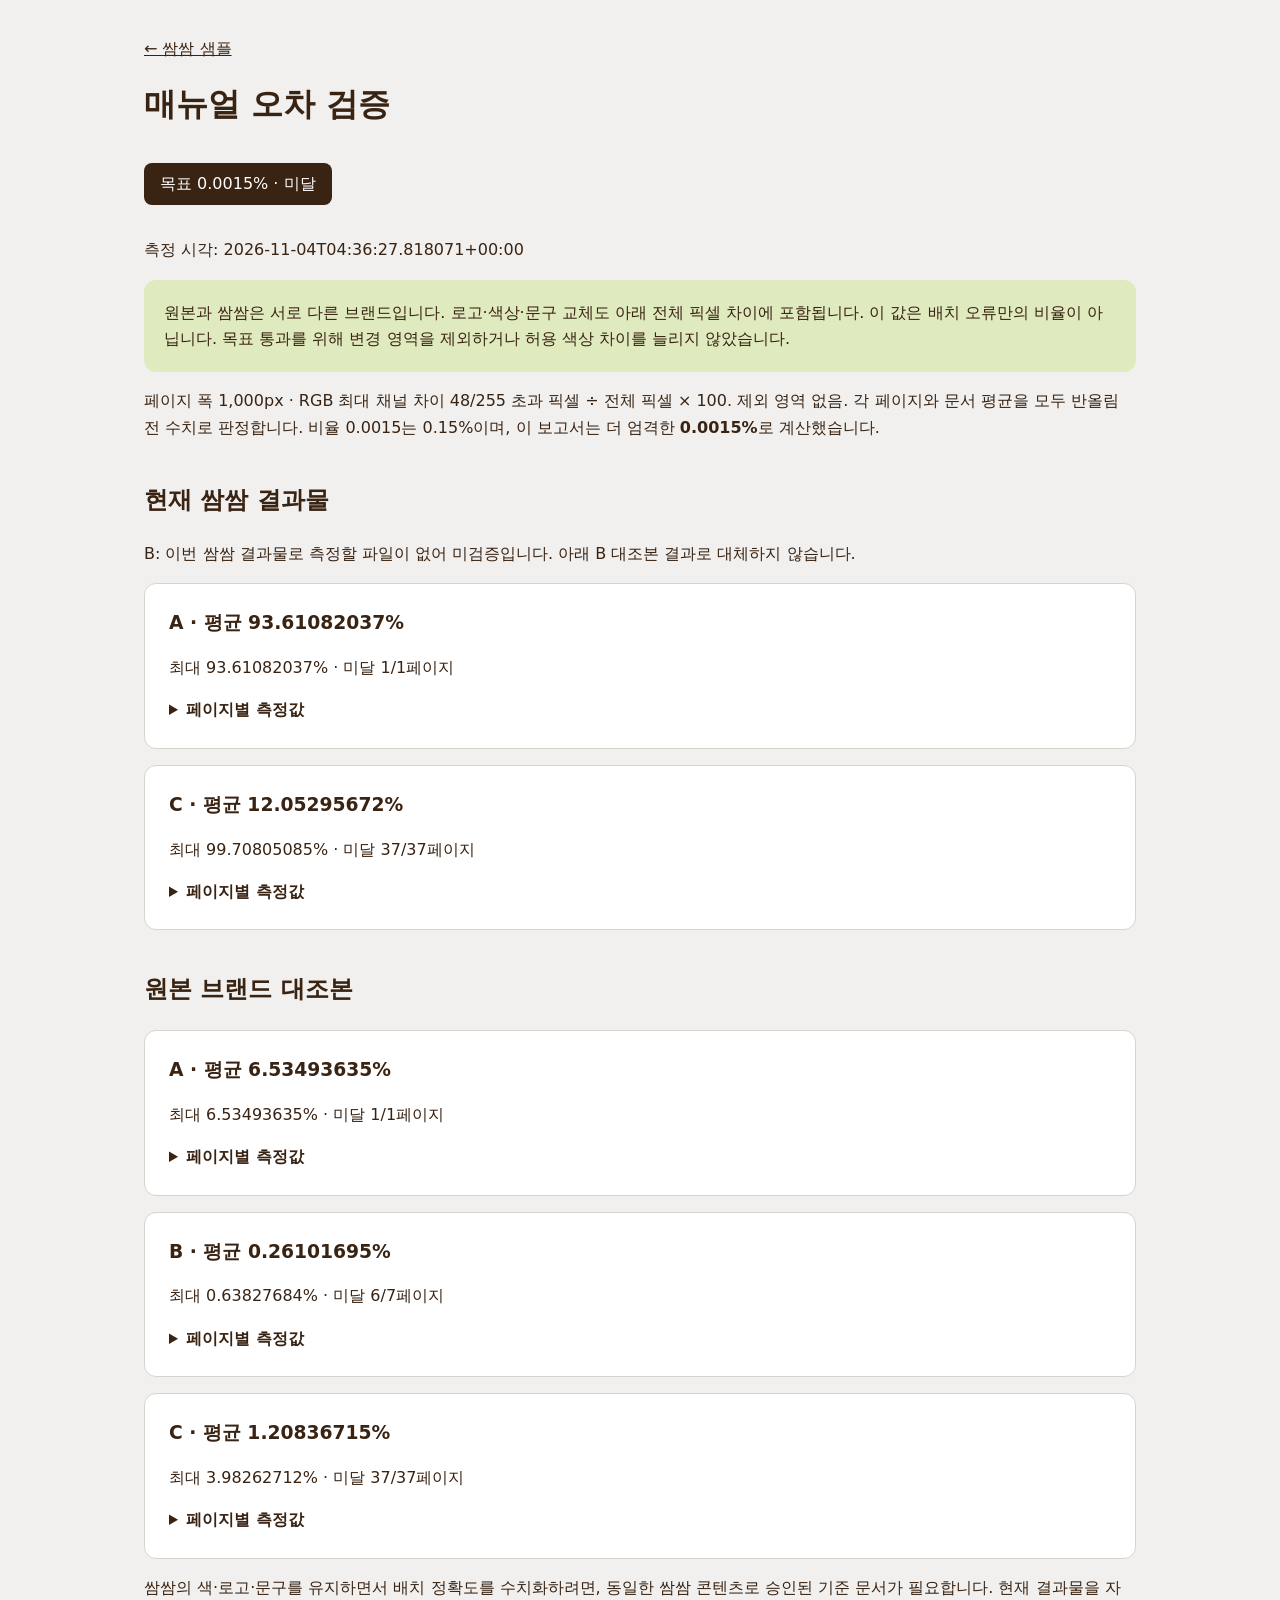
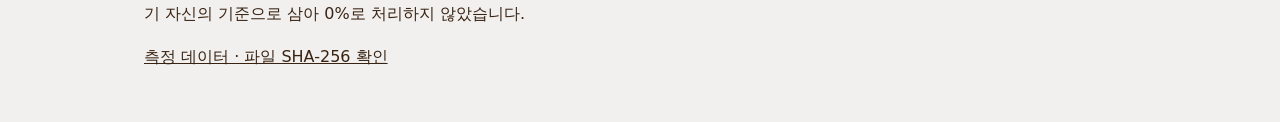
==== quality-report.html @ e820d91b "Publish page-level strict SSAM visual audit" ====
<!doctype html><html lang="ko"><meta charset="utf-8"><meta name="viewport" content="width=device-width,initial-scale=1">
<title>쌈쌈 매뉴얼 오차 검증</title><style>
*{box-sizing:border-box}body{margin:0;background:#f1f0ee;color:#392313;font:16px/1.65 system-ui,sans-serif}main{max-width:1040px;margin:auto;padding:36px 24px}h1{font-size:32px;line-height:1.3}h2{margin-top:40px}h3{margin:0}article{background:white;border:1px solid #d8d4cd;padding:24px;margin:16px 0;border-radius:12px}.status{display:inline-block;background:#392313;color:white;padding:8px 16px;border-radius:8px}a{color:#392313}summary{cursor:pointer;font-weight:600}.scroll{overflow:auto}table{border-collapse:collapse;width:100%;margin-top:16px;white-space:nowrap}th,td{padding:10px;text-align:right;border-bottom:1px solid #ddd}th:first-child,td:first-child{text-align:left}.note{background:#e0eabf;padding:20px;border-radius:12px}
</style><main><a href="showcase.html#ssam">← 쌈쌈 샘플</a><h1>매뉴얼 오차 검증</h1><p class="status">목표 0.0015% · 미달</p>
<p>측정 시각: 2026-11-04T04:36:27.818071+00:00</p>
<div class="note">원본과 쌈쌈은 서로 다른 브랜드입니다. 로고·색상·문구 교체도 아래 전체 픽셀 차이에 포함됩니다. 이 값은 배치 오류만의 비율이 아닙니다. 목표 통과를 위해 변경 영역을 제외하거나 허용 색상 차이를 늘리지 않았습니다.</div>
<p>페이지 폭 1,000px · RGB 최대 채널 차이 48/255 초과 픽셀 ÷ 전체 픽셀 × 100. 제외 영역 없음. 각 페이지와 문서 평균을 모두 반올림 전 수치로 판정합니다. 비율 0.0015는 0.15%이며, 이 보고서는 더 엄격한 <strong>0.0015%</strong>로 계산했습니다.</p>
<section><h2>현재 쌈쌈 결과물</h2><p>B: 이번 쌈쌈 결과물로 측정할 파일이 없어 미검증입니다. 아래 B 대조본 결과로 대체하지 않습니다.</p><article><h3>A · 평균 93.61082037%</h3>
<p>최대 93.61082037% · 미달 1/1페이지</p>
<details><summary>페이지별 측정값</summary><div class="scroll"><table><thead><tr><th>페이지</th><th>차이율</th><th>차이 픽셀</th><th>허용 픽셀</th><th>판정</th></tr></thead><tbody><tr><td>1</td><td>93.61082037%</td><td>1,323,657</td><td>21</td><td>미달</td></tr></tbody></table></div></details></article><article><h3>C · 평균 12.05295672%</h3>
<p>최대 99.70805085% · 미달 37/37페이지</p>
<details><summary>페이지별 측정값</summary><div class="scroll"><table><thead><tr><th>페이지</th><th>차이율</th><th>차이 픽셀</th><th>허용 픽셀</th><th>판정</th></tr></thead><tbody><tr><td>1</td><td>99.70805085%</td><td>705,933</td><td>10</td><td>미달</td></tr><tr><td>2</td><td>1.05197740%</td><td>7,448</td><td>10</td><td>미달</td></tr><tr><td>3</td><td>3.03319209%</td><td>21,475</td><td>10</td><td>미달</td></tr><tr><td>4</td><td>2.32542373%</td><td>16,464</td><td>10</td><td>미달</td></tr><tr><td>5</td><td>2.72669492%</td><td>19,305</td><td>10</td><td>미달</td></tr><tr><td>6</td><td>2.06709040%</td><td>14,635</td><td>10</td><td>미달</td></tr><tr><td>7</td><td>2.44322034%</td><td>17,298</td><td>10</td><td>미달</td></tr><tr><td>8</td><td>3.60495050%</td><td>25,487</td><td>10</td><td>미달</td></tr><tr><td>9</td><td>3.88884181%</td><td>27,533</td><td>10</td><td>미달</td></tr><tr><td>10</td><td>4.06454802%</td><td>28,777</td><td>10</td><td>미달</td></tr><tr><td>11</td><td>3.86977401%</td><td>27,398</td><td>10</td><td>미달</td></tr><tr><td>12</td><td>5.19759887%</td><td>36,799</td><td>10</td><td>미달</td></tr><tr><td>13</td><td>2.49858757%</td><td>17,690</td><td>10</td><td>미달</td></tr><tr><td>14</td><td>2.97062147%</td><td>21,032</td><td>10</td><td>미달</td></tr><tr><td>15</td><td>3.19604520%</td><td>22,628</td><td>10</td><td>미달</td></tr><tr><td>16</td><td>3.64568600%</td><td>25,775</td><td>10</td><td>미달</td></tr><tr><td>17</td><td>1.55946328%</td><td>11,041</td><td>10</td><td>미달</td></tr><tr><td>18</td><td>1.65974576%</td><td>11,751</td><td>10</td><td>미달</td></tr><tr><td>19</td><td>1.91285311%</td><td>13,543</td><td>10</td><td>미달</td></tr><tr><td>20</td><td>1.84209040%</td><td>13,042</td><td>10</td><td>미달</td></tr><tr><td>21</td><td>3.70028249%</td><td>26,198</td><td>10</td><td>미달</td></tr><tr><td>22</td><td>4.14731638%</td><td>29,363</td><td>10</td><td>미달</td></tr><tr><td>23</td><td>3.53446328%</td><td>25,024</td><td>10</td><td>미달</td></tr><tr><td>24</td><td>3.33776521%</td><td>23,598</td><td>10</td><td>미달</td></tr><tr><td>25</td><td>4.31906780%</td><td>30,579</td><td>10</td><td>미달</td></tr><tr><td>26</td><td>4.93954802%</td><td>34,972</td><td>10</td><td>미달</td></tr><tr><td>27</td><td>6.36355932%</td><td>45,054</td><td>10</td><td>미달</td></tr><tr><td>28</td><td>20.27528249%</td><td>143,549</td><td>10</td><td>미달</td></tr><tr><td>29</td><td>31.84717514%</td><td>225,478</td><td>10</td><td>미달</td></tr><tr><td>30</td><td>32.27245763%</td><td>228,489</td><td>10</td><td>미달</td></tr><tr><td>31</td><td>39.07302260%</td><td>276,637</td><td>10</td><td>미달</td></tr><tr><td>32</td><td>60.86577086%</td><td>430,321</td><td>10</td><td>미달</td></tr><tr><td>33</td><td>62.39717514%</td><td>441,772</td><td>10</td><td>미달</td></tr><tr><td>34</td><td>6.33714689%</td><td>44,867</td><td>10</td><td>미달</td></tr><tr><td>35</td><td>4.51525424%</td><td>31,968</td><td>10</td><td>미달</td></tr><tr><td>36</td><td>4.47867232%</td><td>31,709</td><td>10</td><td>미달</td></tr><tr><td>37</td><td>0.28898305%</td><td>2,046</td><td>10</td><td>미달</td></tr></tbody></table></div></details></article></section><section><h2>원본 브랜드 대조본</h2><article><h3>A · 평균 6.53493635%</h3>
<p>최대 6.53493635% · 미달 1/1페이지</p>
<details><summary>페이지별 측정값</summary><div class="scroll"><table><thead><tr><th>페이지</th><th>차이율</th><th>차이 픽셀</th><th>허용 픽셀</th><th>판정</th></tr></thead><tbody><tr><td>1</td><td>6.53493635%</td><td>92,404</td><td>21</td><td>미달</td></tr></tbody></table></div></details></article><article><h3>B · 평균 0.26101695%</h3>
<p>최대 0.63827684% · 미달 6/7페이지</p>
<details><summary>페이지별 측정값</summary><div class="scroll"><table><thead><tr><th>페이지</th><th>차이율</th><th>차이 픽셀</th><th>허용 픽셀</th><th>판정</th></tr></thead><tbody><tr><td>1</td><td>0.44180791%</td><td>3,128</td><td>10</td><td>미달</td></tr><tr><td>2</td><td>0.17641243%</td><td>1,249</td><td>10</td><td>미달</td></tr><tr><td>3</td><td>0.00112994%</td><td>8</td><td>10</td><td>통과</td></tr><tr><td>4</td><td>0.63827684%</td><td>4,519</td><td>10</td><td>미달</td></tr><tr><td>5</td><td>0.16483051%</td><td>1,167</td><td>10</td><td>미달</td></tr><tr><td>6</td><td>0.23545198%</td><td>1,667</td><td>10</td><td>미달</td></tr><tr><td>7</td><td>0.16920904%</td><td>1,198</td><td>10</td><td>미달</td></tr></tbody></table></div></details></article><article><h3>C · 평균 1.20836715%</h3>
<p>최대 3.98262712% · 미달 37/37페이지</p>
<details><summary>페이지별 측정값</summary><div class="scroll"><table><thead><tr><th>페이지</th><th>차이율</th><th>차이 픽셀</th><th>허용 픽셀</th><th>판정</th></tr></thead><tbody><tr><td>1</td><td>0.56257062%</td><td>3,983</td><td>10</td><td>미달</td></tr><tr><td>2</td><td>0.52161017%</td><td>3,693</td><td>10</td><td>미달</td></tr><tr><td>3</td><td>1.16963277%</td><td>8,281</td><td>10</td><td>미달</td></tr><tr><td>4</td><td>1.03234463%</td><td>7,309</td><td>10</td><td>미달</td></tr><tr><td>5</td><td>0.57019774%</td><td>4,037</td><td>10</td><td>미달</td></tr><tr><td>6</td><td>0.54463277%</td><td>3,856</td><td>10</td><td>미달</td></tr><tr><td>7</td><td>0.46271186%</td><td>3,276</td><td>10</td><td>미달</td></tr><tr><td>8</td><td>0.68472419%</td><td>4,841</td><td>10</td><td>미달</td></tr><tr><td>9</td><td>0.74378531%</td><td>5,266</td><td>10</td><td>미달</td></tr><tr><td>10</td><td>0.93559322%</td><td>6,624</td><td>10</td><td>미달</td></tr><tr><td>11</td><td>0.76963277%</td><td>5,449</td><td>10</td><td>미달</td></tr><tr><td>12</td><td>1.28728814%</td><td>9,114</td><td>10</td><td>미달</td></tr><tr><td>13</td><td>0.67259887%</td><td>4,762</td><td>10</td><td>미달</td></tr><tr><td>14</td><td>0.80960452%</td><td>5,732</td><td>10</td><td>미달</td></tr><tr><td>15</td><td>0.74957627%</td><td>5,307</td><td>10</td><td>미달</td></tr><tr><td>16</td><td>1.22956153%</td><td>8,693</td><td>10</td><td>미달</td></tr><tr><td>17</td><td>0.44194915%</td><td>3,129</td><td>10</td><td>미달</td></tr><tr><td>18</td><td>0.42118644%</td><td>2,982</td><td>10</td><td>미달</td></tr><tr><td>19</td><td>0.46327684%</td><td>3,280</td><td>10</td><td>미달</td></tr><tr><td>20</td><td>0.53870056%</td><td>3,814</td><td>10</td><td>미달</td></tr><tr><td>21</td><td>1.82104520%</td><td>12,893</td><td>10</td><td>미달</td></tr><tr><td>22</td><td>2.29943503%</td><td>16,280</td><td>10</td><td>미달</td></tr><tr><td>23</td><td>1.74533898%</td><td>12,357</td><td>10</td><td>미달</td></tr><tr><td>24</td><td>2.12333805%</td><td>15,012</td><td>10</td><td>미달</td></tr><tr><td>25</td><td>1.42330508%</td><td>10,077</td><td>10</td><td>미달</td></tr><tr><td>26</td><td>2.29378531%</td><td>16,240</td><td>10</td><td>미달</td></tr><tr><td>27</td><td>0.37471751%</td><td>2,653</td><td>10</td><td>미달</td></tr><tr><td>28</td><td>0.84194915%</td><td>5,961</td><td>10</td><td>미달</td></tr><tr><td>29</td><td>1.22358757%</td><td>8,663</td><td>10</td><td>미달</td></tr><tr><td>30</td><td>0.99548023%</td><td>7,048</td><td>10</td><td>미달</td></tr><tr><td>31</td><td>0.89788136%</td><td>6,357</td><td>10</td><td>미달</td></tr><tr><td>32</td><td>1.64823197%</td><td>11,653</td><td>10</td><td>미달</td></tr><tr><td>33</td><td>1.07598870%</td><td>7,618</td><td>10</td><td>미달</td></tr><tr><td>34</td><td>2.68629944%</td><td>19,019</td><td>10</td><td>미달</td></tr><tr><td>35</td><td>3.71214689%</td><td>26,282</td><td>10</td><td>미달</td></tr><tr><td>36</td><td>3.98262712%</td><td>28,197</td><td>10</td><td>미달</td></tr><tr><td>37</td><td>0.95324859%</td><td>6,749</td><td>10</td><td>미달</td></tr></tbody></table></div></details></article></section><p>쌈쌈의 색·로고·문구를 유지하면서 배치 정확도를 수치화하려면, 동일한 쌈쌈 콘텐츠로 승인된 기준 문서가 필요합니다. 현재 결과물을 자기 자신의 기준으로 삼아 0%로 처리하지 않았습니다.</p>
<p><a href="quality-report.json">측정 데이터 · 파일 SHA-256 확인</a></p></main></html>
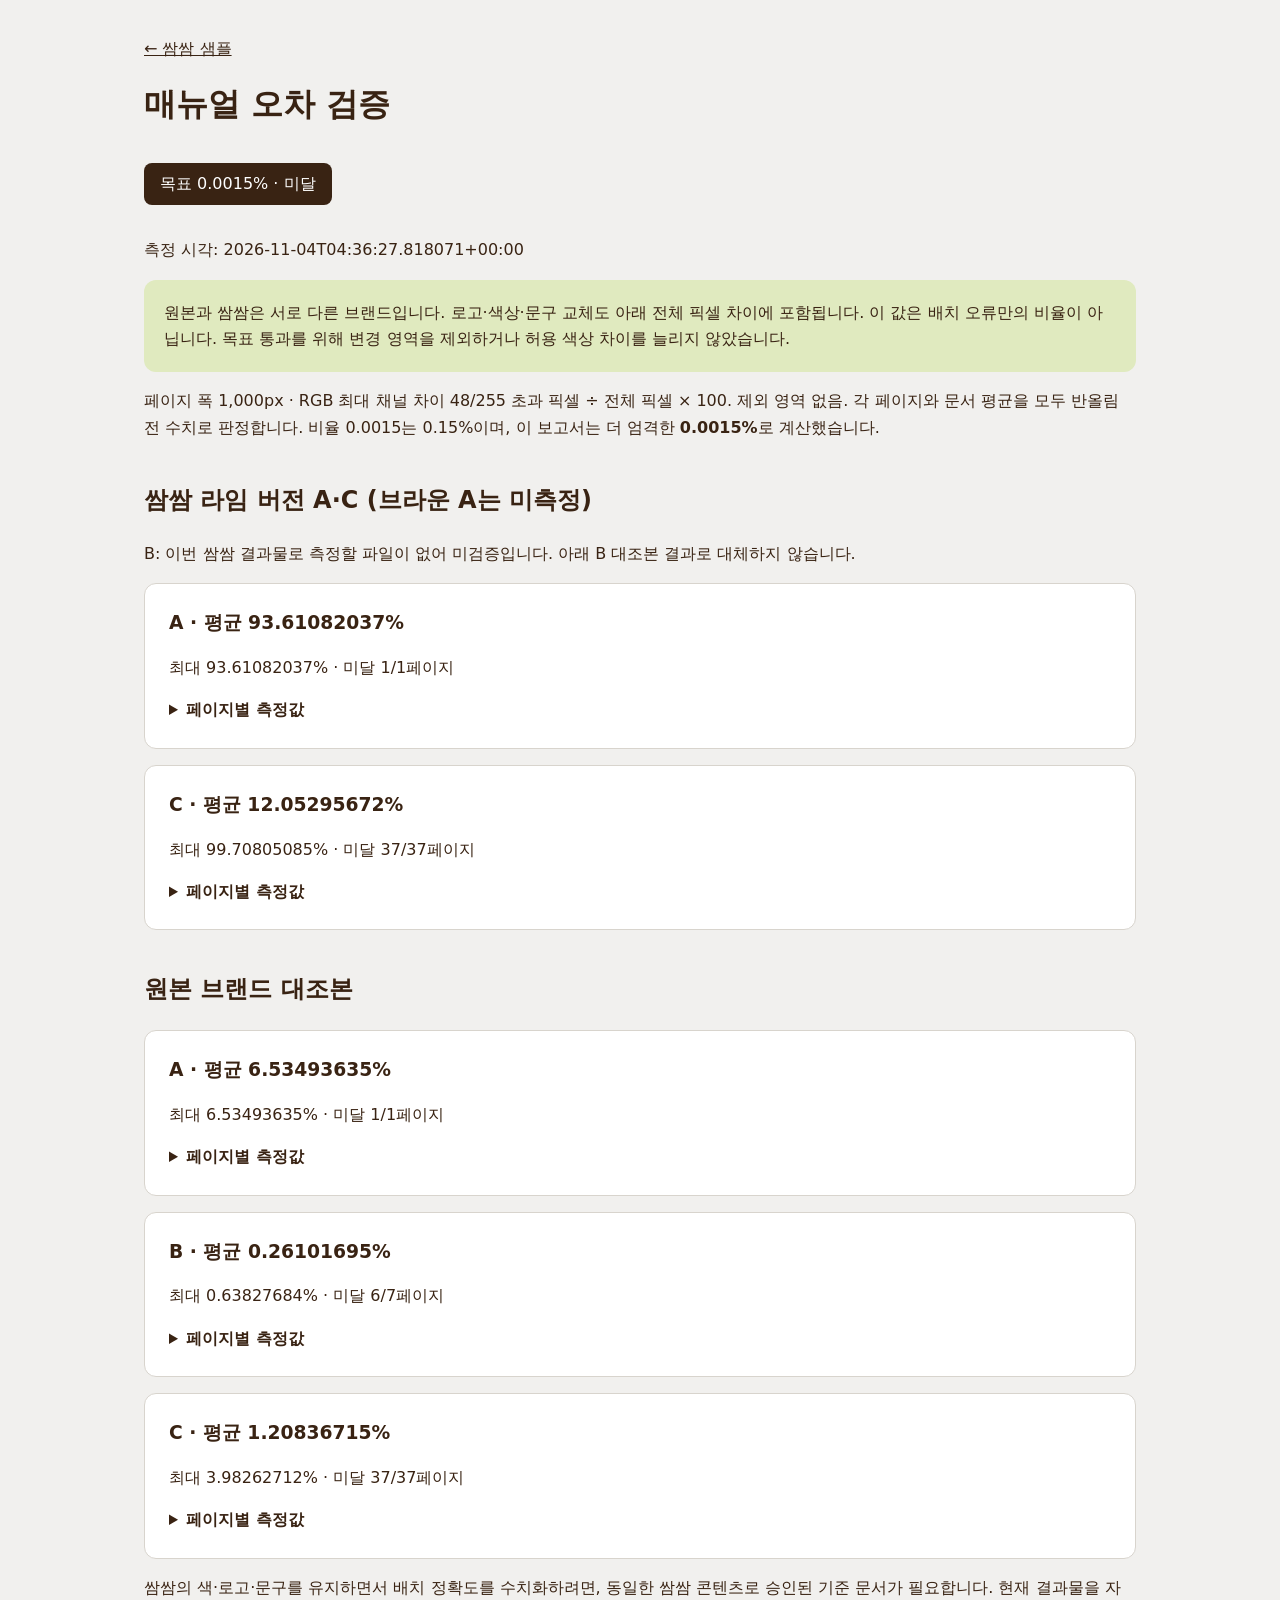
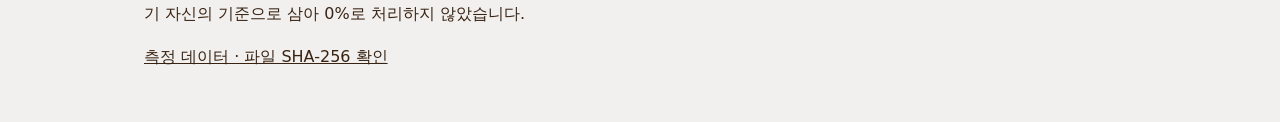
==== commit 80528280: "Publish revised SSAM A, B and D review samples A: brown background, white text, green leaf in the lo" ====
--- a/quality-report.html
+++ b/quality-report.html
@@ -5,7 +5,7 @@
 <p>측정 시각: 2026-11-04T04:36:27.818071+00:00</p>
 <div class="note">원본과 쌈쌈은 서로 다른 브랜드입니다. 로고·색상·문구 교체도 아래 전체 픽셀 차이에 포함됩니다. 이 값은 배치 오류만의 비율이 아닙니다. 목표 통과를 위해 변경 영역을 제외하거나 허용 색상 차이를 늘리지 않았습니다.</div>
 <p>페이지 폭 1,000px · RGB 최대 채널 차이 48/255 초과 픽셀 ÷ 전체 픽셀 × 100. 제외 영역 없음. 각 페이지와 문서 평균을 모두 반올림 전 수치로 판정합니다. 비율 0.0015는 0.15%이며, 이 보고서는 더 엄격한 <strong>0.0015%</strong>로 계산했습니다.</p>
-<section><h2>현재 쌈쌈 결과물</h2><p>B: 이번 쌈쌈 결과물로 측정할 파일이 없어 미검증입니다. 아래 B 대조본 결과로 대체하지 않습니다.</p><article><h3>A · 평균 93.61082037%</h3>
+<section><h2>쌈쌈 라임 버전 A·C (브라운 A는 미측정)</h2><p>B: 이번 쌈쌈 결과물로 측정할 파일이 없어 미검증입니다. 아래 B 대조본 결과로 대체하지 않습니다.</p><article><h3>A · 평균 93.61082037%</h3>
 <p>최대 93.61082037% · 미달 1/1페이지</p>
 <details><summary>페이지별 측정값</summary><div class="scroll"><table><thead><tr><th>페이지</th><th>차이율</th><th>차이 픽셀</th><th>허용 픽셀</th><th>판정</th></tr></thead><tbody><tr><td>1</td><td>93.61082037%</td><td>1,323,657</td><td>21</td><td>미달</td></tr></tbody></table></div></details></article><article><h3>C · 평균 12.05295672%</h3>
 <p>최대 99.70805085% · 미달 37/37페이지</p>
